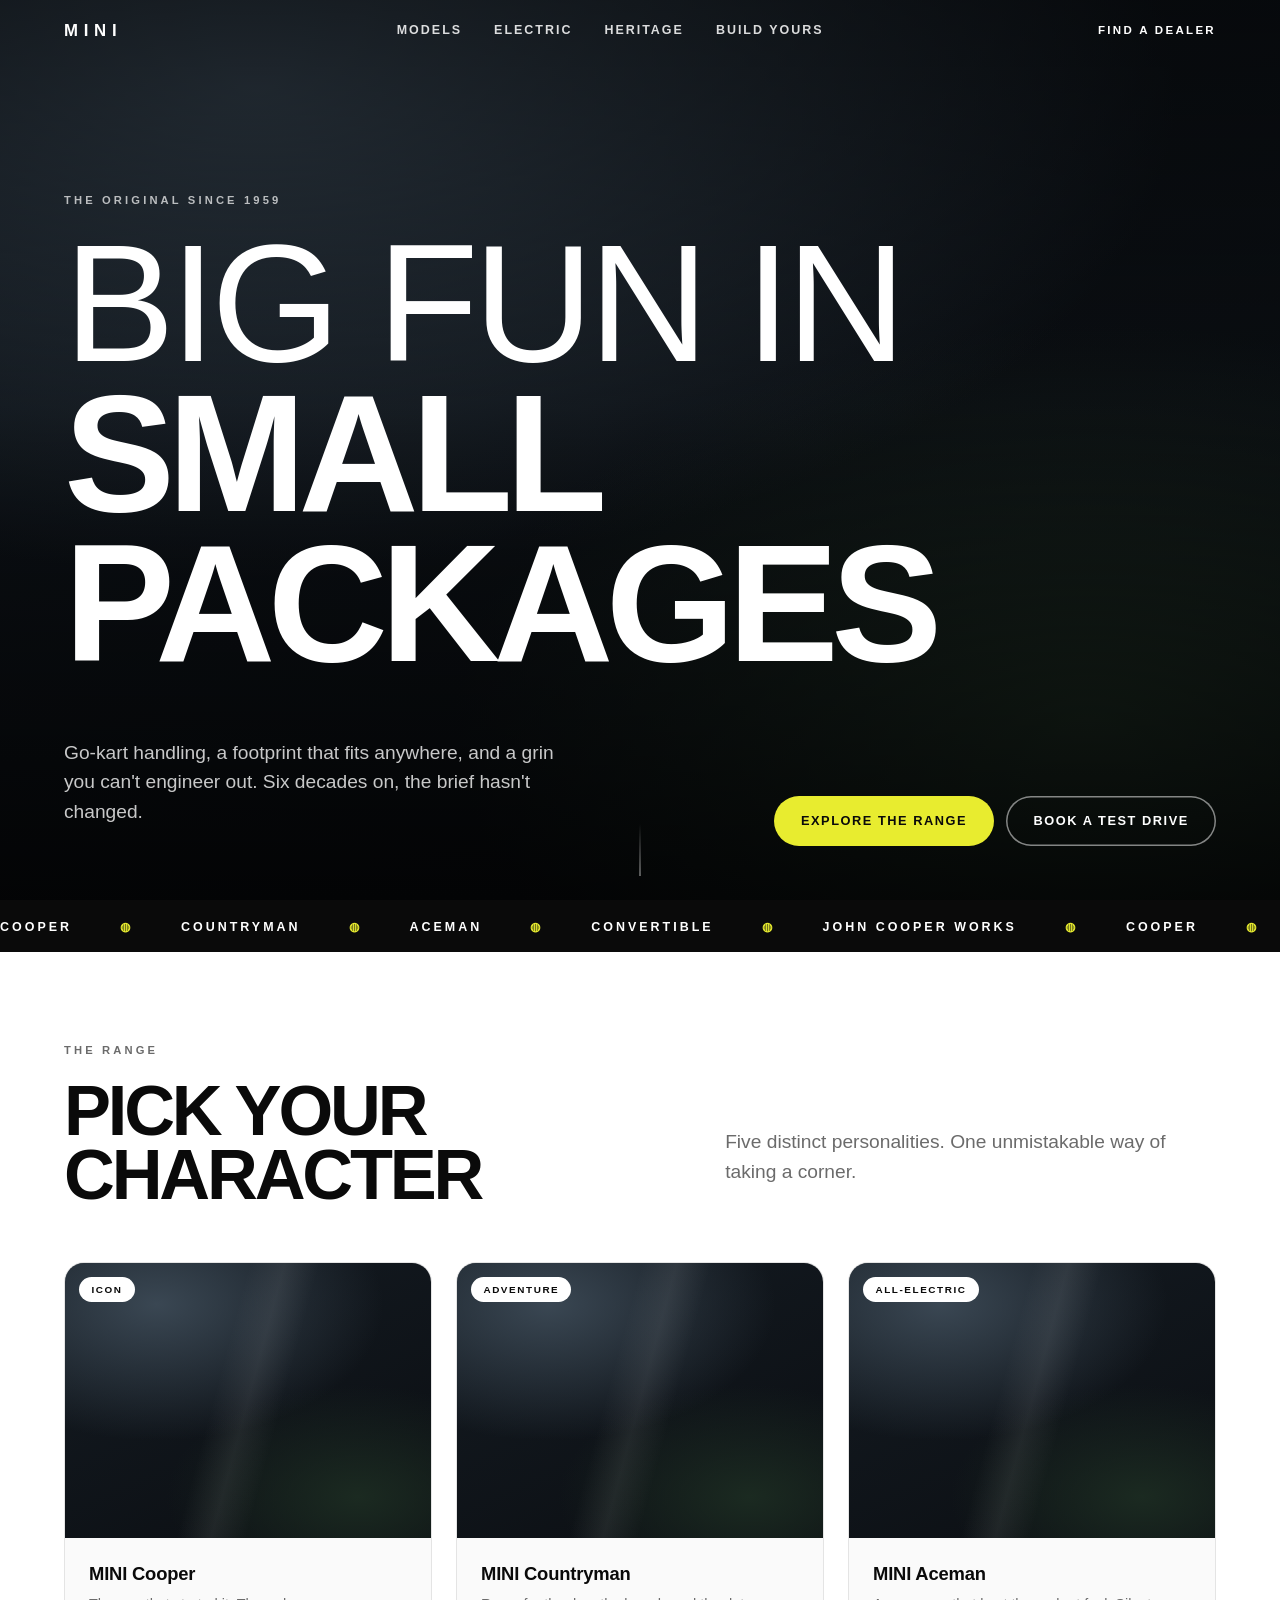
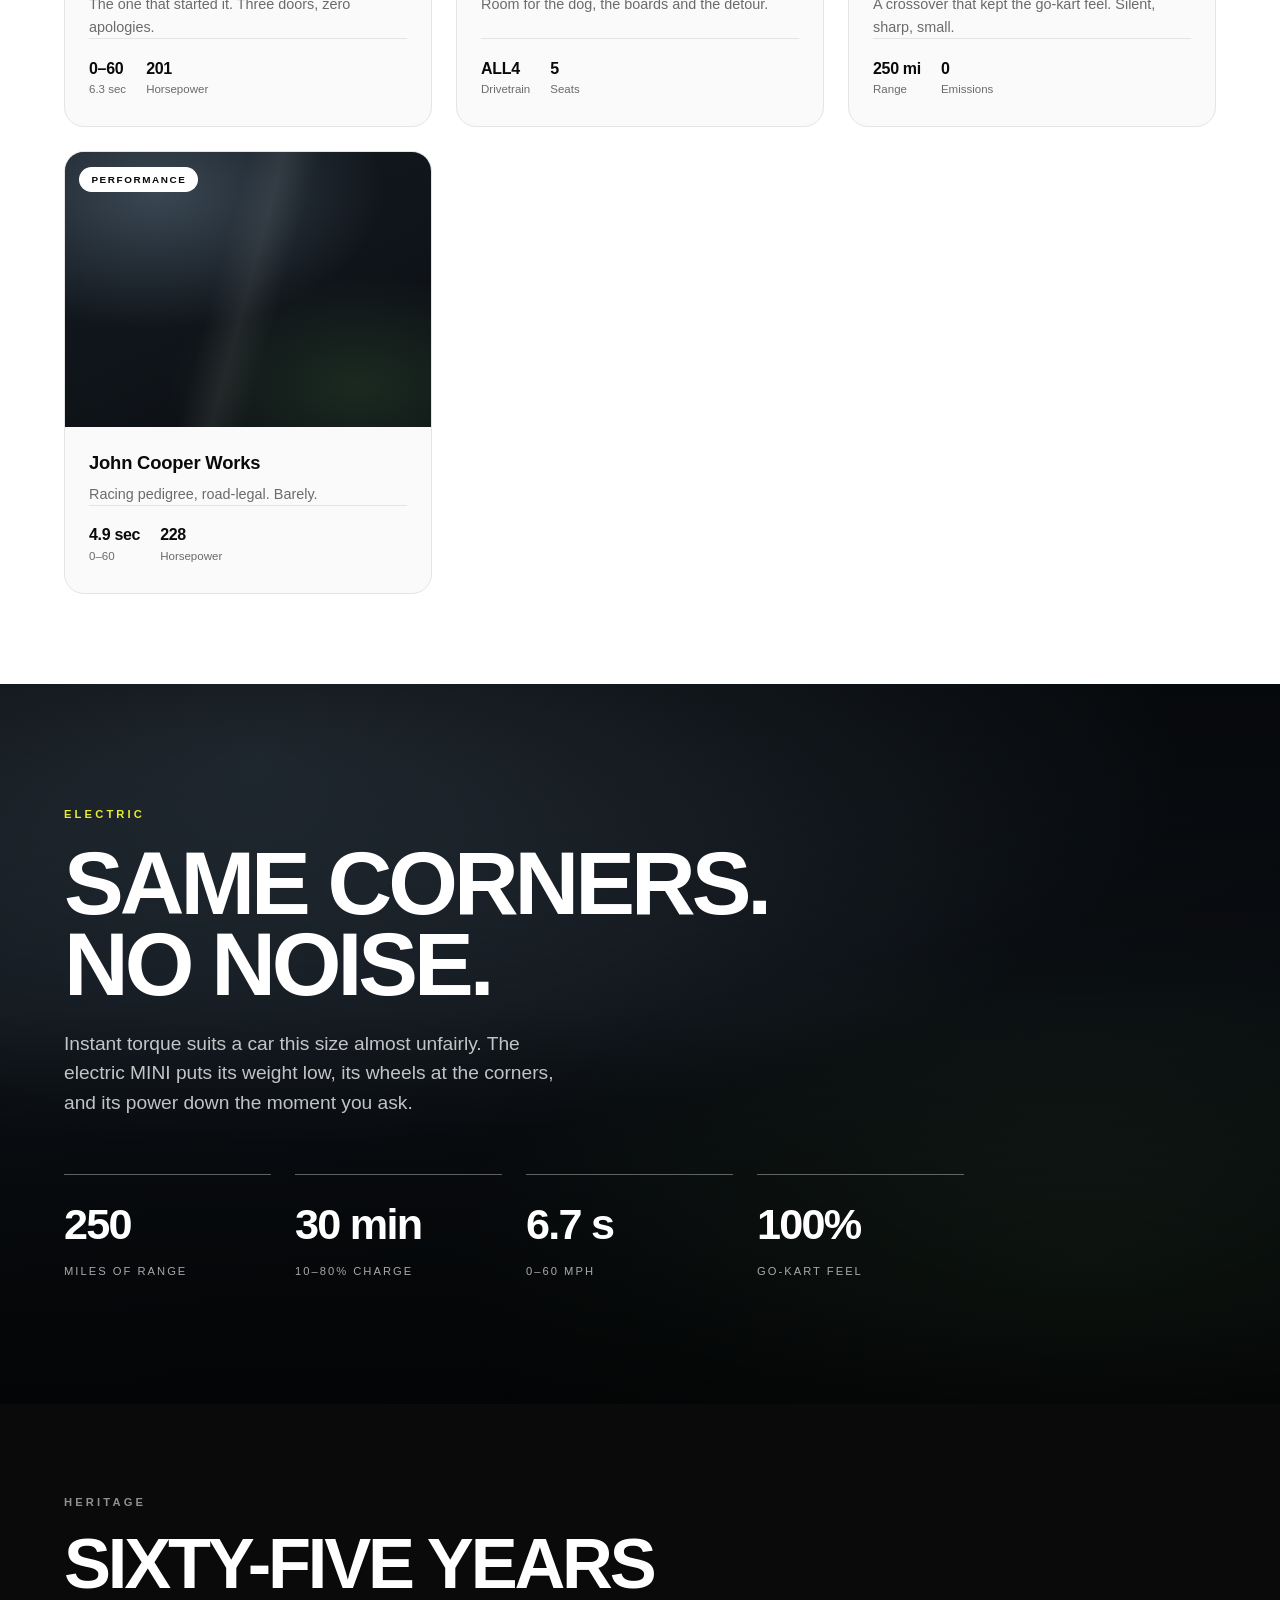
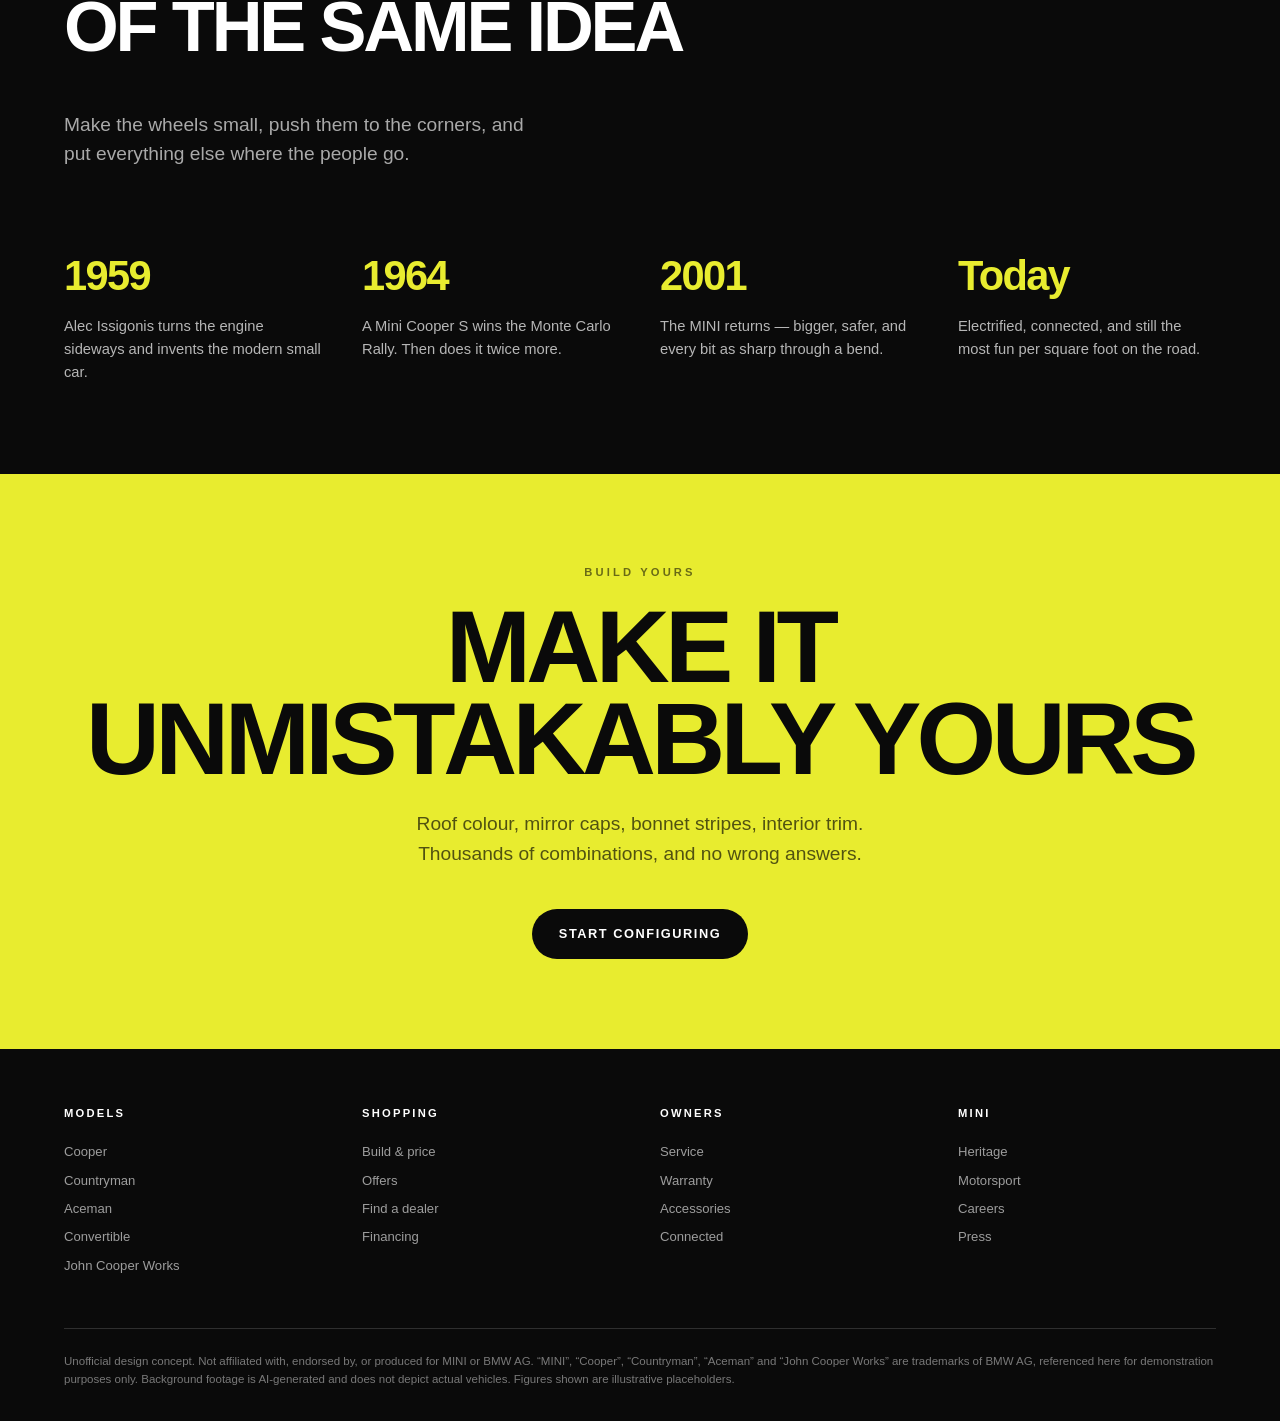
==== index.html @ f2d91e22 "Add MINI concept site with video-background scaffolding Single-page design concept for the MINI bran" ====
<!doctype html>
<html lang="en">
<head>
<meta charset="utf-8">
<meta name="viewport" content="width=device-width, initial-scale=1">
<title>MINI — Big Fun in Small Packages</title>
<style>
  :root{
    --ink:#0a0a0a;
    --paper:#ffffff;
    --muted:#6b6b6b;
    --line:#e4e4e4;
    --accent:#e8ec2f;        /* MINI electric yellow */
    --racing:#0d4a2b;        /* british racing green */
    --pad:clamp(1.25rem, 5vw, 5rem);
    --font: "Helvetica Neue", Helvetica, Arial, sans-serif;
  }

  *{box-sizing:border-box}
  html{scroll-behavior:smooth; -webkit-text-size-adjust:100%}
  body{
    margin:0; background:var(--paper); color:var(--ink);
    font-family:var(--font); font-size:16px; line-height:1.55;
    overflow-x:hidden;
  }
  img,video{max-width:100%; display:block}
  a{color:inherit; text-decoration:none}

  /* ---------- type ---------- */
  .display{
    font-weight:800; letter-spacing:-0.045em; line-height:0.9;
    text-transform:uppercase; margin:0;
  }
  .eyebrow{
    font-size:.7rem; letter-spacing:.28em; text-transform:uppercase;
    font-weight:700; color:var(--muted); margin:0 0 1.25rem;
  }
  .lede{font-size:clamp(1rem,1.6vw,1.2rem); color:var(--muted); max-width:46ch}

  /* ---------- nav ---------- */
  header{
    position:fixed; inset:0 0 auto 0; z-index:100;
    display:flex; align-items:center; justify-content:space-between;
    padding:1.1rem var(--pad);
    color:#fff;
    transition:background .35s ease, color .35s ease, box-shadow .35s ease;
  }
  /* once past the hero, the bar solidifies so it never fights the content */
  header.is-stuck{
    background:rgba(255,255,255,.88);
    backdrop-filter:blur(14px) saturate(140%);
    color:var(--ink);
    box-shadow:0 1px 0 var(--line);
  }
  header.is-stuck .eyebrow{color:var(--muted)}
  .wordmark{
    font-weight:800; font-size:1.05rem; letter-spacing:.34em;
    text-transform:uppercase;
  }
  nav{display:flex; gap:2rem; font-size:.78rem; letter-spacing:.16em; text-transform:uppercase; font-weight:600}
  nav a{opacity:.85; transition:opacity .2s}
  nav a:hover{opacity:1}
  @media (max-width:820px){ nav{display:none} }

  /* ---------- video stage (shared) ---------- */
  .stage{position:relative; isolation:isolate; overflow:hidden}
  .stage__media{position:absolute; inset:0; z-index:-2}
  .stage__media video{
    width:100%; height:100%; object-fit:cover;
    opacity:0; transition:opacity 1.2s ease;
  }
  .stage__media video.is-ready{opacity:1}
  /* fallback shown until (or unless) a clip loads */
  .stage__media::before{
    content:""; position:absolute; inset:0;
    background:
      radial-gradient(120% 90% at 20% 10%, #3b4a58 0%, transparent 60%),
      radial-gradient(90% 80% at 85% 80%, #1d2c22 0%, transparent 55%),
      linear-gradient(160deg,#111820 0%,#0a0d10 100%);
  }
  .stage__scrim{
    position:absolute; inset:0; z-index:-1;
    background:linear-gradient(180deg, rgba(0,0,0,.55) 0%, rgba(0,0,0,.25) 45%, rgba(0,0,0,.75) 100%);
  }

  /* ---------- hero ---------- */
  .hero{
    min-height:100svh; display:flex; align-items:flex-end;
    padding:0 var(--pad) clamp(2.5rem,6vh,5rem); color:#fff;
  }
  .hero__inner{width:100%; max-width:1400px; margin:0 auto}
  .hero h1{font-size:clamp(3.2rem,13vw,11rem)}
  .hero h1 span{display:block}
  .hero h1 .thin{font-weight:300; letter-spacing:-.03em}
  .hero__row{
    display:flex; flex-wrap:wrap; gap:2rem; align-items:end;
    justify-content:space-between; margin-top:2.5rem;
  }
  .hero .lede{color:rgba(255,255,255,.78)}

  .btn{
    display:inline-flex; align-items:center; gap:.7rem;
    background:var(--accent); color:#0a0a0a;
    padding:.95rem 1.7rem; border-radius:999px;
    font-weight:700; font-size:.8rem; letter-spacing:.12em; text-transform:uppercase;
    border:0; cursor:pointer; transition:transform .2s ease, background .2s ease;
  }
  .btn:hover{transform:translateY(-2px)}
  .btn--ghost{background:transparent; color:#fff; box-shadow:inset 0 0 0 1.5px rgba(255,255,255,.5)}
  .btn--ghost:hover{background:rgba(255,255,255,.1)}

  .scroll-cue{
    position:absolute; left:50%; bottom:1.5rem; translate:-50% 0;
    width:1px; height:52px; background:linear-gradient(180deg,transparent,rgba(255,255,255,.7));
  }

  /* ---------- marquee ---------- */
  .marquee{
    background:var(--ink); color:#fff; padding:.85rem 0;
    overflow:hidden; white-space:nowrap;
  }
  .marquee__track{display:inline-flex; gap:3rem; animation:slide 26s linear infinite}
  .marquee span{
    font-size:.78rem; font-weight:700; letter-spacing:.24em; text-transform:uppercase;
    display:inline-flex; gap:3rem; align-items:center;
  }
  .marquee span::after{content:"◍"; color:var(--accent)}
  @keyframes slide{to{transform:translateX(-50%)}}
  @media (prefers-reduced-motion:reduce){ .marquee__track{animation:none} }

  /* ---------- sections ---------- */
  section{padding:clamp(4rem,10vh,8rem) var(--pad)}
  /* keeps anchored headings clear of the fixed bar */
  section[id], .feature[id]{scroll-margin-top:4.5rem}
  .wrap{max-width:1400px; margin:0 auto}
  .section-head{
    display:flex; flex-wrap:wrap; gap:2rem 3rem;
    justify-content:space-between; align-items:end; margin-bottom:3.5rem;
  }
  .section-head h2{font-size:clamp(2rem,5.5vw,4.4rem)}

  /* ---------- lineup ---------- */
  .lineup{display:grid; gap:1.5rem; grid-template-columns:repeat(auto-fit,minmax(min(100%,290px),1fr))}
  .card{
    position:relative; border:1px solid var(--line); border-radius:1.25rem;
    overflow:hidden; background:#fafafa; transition:transform .35s ease, box-shadow .35s ease;
    display:flex; flex-direction:column;
  }
  .card:hover{transform:translateY(-6px); box-shadow:0 24px 50px -24px rgba(0,0,0,.35)}
  /* the fallback reads as a deliberate dark plate rather than a missing image,
     so the page is presentable before any clip is wired in */
  .card__art{
    aspect-ratio:4/3; position:relative; overflow:hidden;
    background:
      radial-gradient(100% 80% at 25% 15%, #3a4753 0%, transparent 62%),
      radial-gradient(90% 70% at 80% 85%, #1b2a21 0%, transparent 58%),
      linear-gradient(155deg,#141b22 0%,#0b0e12 100%);
  }
  /* faint motion streak, hints at speed without competing with the copy */
  .card__art::after{
    content:""; position:absolute; inset:0;
    background:linear-gradient(105deg,transparent 42%,rgba(255,255,255,.07) 50%,transparent 58%);
  }
  /* z-index keeps a loaded clip above the fallback streak */
  .card__art video{position:absolute; inset:0; z-index:1; width:100%; height:100%; object-fit:cover; opacity:0; transition:opacity .9s}
  .card__art video.is-ready{opacity:1}
  .card__badge{
    position:absolute; top:.9rem; left:.9rem; z-index:2;
    background:#fff; color:var(--ink); border-radius:999px;
    padding:.3rem .75rem; font-size:.62rem; font-weight:800;
    letter-spacing:.16em; text-transform:uppercase;
  }
  .card__body{padding:1.4rem 1.5rem 1.7rem; display:flex; flex-direction:column; flex:1}
  .card__body h3{margin:0 0 .3rem; font-size:1.15rem; letter-spacing:-.01em}
  /* margin-top:auto keeps every spec row on the same baseline regardless of
     how many lines the description above it runs to */
  .card__spec{
    display:flex; gap:1.25rem; margin-top:auto; padding-top:1.1rem;
    border-top:1px solid var(--line); font-size:.72rem; color:var(--muted);
  }
  .card__body > p{margin-bottom:1.1rem}
  .card__spec b{display:block; color:var(--ink); font-size:1rem; letter-spacing:-.02em}

  /* ---------- split feature ---------- */
  .feature{
    min-height:80svh; display:flex; align-items:center; color:#fff;
    padding:clamp(4rem,10vh,7rem) var(--pad);
  }
  .feature__inner{max-width:1400px; margin:0 auto; width:100%}
  .feature h2{font-size:clamp(2.2rem,7vw,6rem); max-width:18ch}
  .feature .lede{color:rgba(255,255,255,.75); margin-top:1.5rem}
  .stat-row{
    display:grid; gap:1.5rem; margin-top:3.5rem;
    grid-template-columns:repeat(auto-fit,minmax(140px,1fr)); max-width:900px;
  }
  .stat{border-top:1.5px solid rgba(255,255,255,.35); padding-top:1rem}
  .stat b{display:block; font-size:clamp(1.7rem,4vw,2.7rem); font-weight:800; letter-spacing:-.04em}
  .stat span{font-size:.7rem; letter-spacing:.18em; text-transform:uppercase; color:rgba(255,255,255,.65)}

  /* ---------- heritage ---------- */
  .heritage{background:var(--ink); color:#fff}
  .timeline{display:grid; gap:2.5rem; grid-template-columns:repeat(auto-fit,minmax(min(100%,220px),1fr)); margin-top:1rem}
  .tl__year{font-size:clamp(1.8rem,4vw,2.6rem); font-weight:800; letter-spacing:-.04em; color:var(--accent)}
  .tl p{color:rgba(255,255,255,.7); font-size:.92rem; margin:.4rem 0 0}

  /* ---------- cta ---------- */
  .cta{text-align:center; background:var(--accent)}
  .cta h2{font-size:clamp(2.2rem,8vw,6.5rem); margin-bottom:1.5rem}
  .cta .btn{background:var(--ink); color:#fff}

  /* ---------- footer ---------- */
  footer{background:var(--ink); color:rgba(255,255,255,.6); padding:3.5rem var(--pad) 2rem; font-size:.82rem}
  .foot-grid{
    max-width:1400px; margin:0 auto; display:grid; gap:2.5rem;
    grid-template-columns:repeat(auto-fit,minmax(min(100%,180px),1fr));
  }
  .foot-grid h4{color:#fff; font-size:.7rem; letter-spacing:.2em; text-transform:uppercase; margin:0 0 1rem}
  .foot-grid a{display:block; padding:.25rem 0; transition:color .2s}
  .foot-grid a:hover{color:#fff}
  .disclaimer{
    max-width:1400px; margin:3rem auto 0; padding-top:1.5rem;
    border-top:1px solid rgba(255,255,255,.15); font-size:.72rem; color:rgba(255,255,255,.45);
  }

  /* ---------- reveal ---------- */
  .reveal{opacity:0; transform:translateY(28px); transition:opacity .8s ease, transform .8s ease}
  .reveal.in{opacity:1; transform:none}
  @media (prefers-reduced-motion:reduce){ .reveal{opacity:1; transform:none; transition:none} }
</style>
</head>
<body>

<header>
  <div class="wordmark">MINI</div>
  <nav>
    <a href="#lineup">Models</a>
    <a href="#electric">Electric</a>
    <a href="#heritage">Heritage</a>
    <a href="#build">Build Yours</a>
  </nav>
  <div class="wordmark" style="font-size:.72rem; letter-spacing:.2em">Find a Dealer</div>
</header>

<!-- ============ HERO ============ -->
<div class="stage hero" data-scene="hero">
  <div class="stage__media"><video muted loop playsinline preload="metadata"></video></div>
  <div class="stage__scrim"></div>

  <div class="hero__inner">
    <p class="eyebrow" style="color:rgba(255,255,255,.7)">The Original Since 1959</p>
    <h1 class="display">
      <span class="thin">Big fun in</span>
      <span>small packages</span>
    </h1>
    <div class="hero__row">
      <p class="lede">
        Go-kart handling, a footprint that fits anywhere, and a grin you can't
        engineer out. Six decades on, the brief hasn't changed.
      </p>
      <div style="display:flex; gap:.75rem; flex-wrap:wrap">
        <a class="btn" href="#lineup">Explore the range</a>
        <a class="btn btn--ghost" href="#build">Book a test drive</a>
      </div>
    </div>
  </div>
  <div class="scroll-cue"></div>
</div>

<div class="marquee">
  <div class="marquee__track">
    <span>Cooper</span><span>Countryman</span><span>Aceman</span>
    <span>Convertible</span><span>John Cooper Works</span>
    <span>Cooper</span><span>Countryman</span><span>Aceman</span>
    <span>Convertible</span><span>John Cooper Works</span>
  </div>
</div>

<!-- ============ LINEUP ============ -->
<section id="lineup">
  <div class="wrap">
    <div class="section-head reveal">
      <div>
        <p class="eyebrow">The Range</p>
        <h2 class="display">Pick your<br>character</h2>
      </div>
      <p class="lede">Five distinct personalities. One unmistakable way of taking a corner.</p>
    </div>

    <div class="lineup">
      <article class="card reveal" data-scene="cooper">
        <div class="card__art">
          <span class="card__badge">Icon</span>
          <video muted loop playsinline preload="none"></video>
        </div>
        <div class="card__body">
          <h3>MINI Cooper</h3>
          <p style="margin:0; color:var(--muted); font-size:.9rem">The one that started it. Three doors, zero apologies.</p>
          <div class="card__spec">
            <div><b>0–60</b><span>6.3 sec</span></div>
            <div><b>201</b><span>Horsepower</span></div>
          </div>
        </div>
      </article>

      <article class="card reveal" data-scene="countryman">
        <div class="card__art">
          <span class="card__badge">Adventure</span>
          <video muted loop playsinline preload="none"></video>
        </div>
        <div class="card__body">
          <h3>MINI Countryman</h3>
          <p style="margin:0; color:var(--muted); font-size:.9rem">Room for the dog, the boards and the detour.</p>
          <div class="card__spec">
            <div><b>ALL4</b><span>Drivetrain</span></div>
            <div><b>5</b><span>Seats</span></div>
          </div>
        </div>
      </article>

      <article class="card reveal" data-scene="aceman">
        <div class="card__art">
          <span class="card__badge">All-electric</span>
          <video muted loop playsinline preload="none"></video>
        </div>
        <div class="card__body">
          <h3>MINI Aceman</h3>
          <p style="margin:0; color:var(--muted); font-size:.9rem">A crossover that kept the go-kart feel. Silent, sharp, small.</p>
          <div class="card__spec">
            <div><b>250 mi</b><span>Range</span></div>
            <div><b>0</b><span>Emissions</span></div>
          </div>
        </div>
      </article>

      <article class="card reveal" data-scene="jcw">
        <div class="card__art">
          <span class="card__badge">Performance</span>
          <video muted loop playsinline preload="none"></video>
        </div>
        <div class="card__body">
          <h3>John Cooper Works</h3>
          <p style="margin:0; color:var(--muted); font-size:.9rem">Racing pedigree, road-legal. Barely.</p>
          <div class="card__spec">
            <div><b>4.9 sec</b><span>0–60</span></div>
            <div><b>228</b><span>Horsepower</span></div>
          </div>
        </div>
      </article>
    </div>
  </div>
</section>

<!-- ============ ELECTRIC FEATURE ============ -->
<div class="stage feature" id="electric" data-scene="electric">
  <div class="stage__media"><video muted loop playsinline preload="none"></video></div>
  <div class="stage__scrim"></div>
  <div class="feature__inner reveal">
    <p class="eyebrow" style="color:var(--accent)">Electric</p>
    <h2 class="display">Same corners.<br>No noise.</h2>
    <p class="lede">
      Instant torque suits a car this size almost unfairly. The electric MINI
      puts its weight low, its wheels at the corners, and its power down the
      moment you ask.
    </p>
    <div class="stat-row">
      <div class="stat"><b>250</b><span>Miles of range</span></div>
      <div class="stat"><b>30 min</b><span>10–80% charge</span></div>
      <div class="stat"><b>6.7 s</b><span>0–60 mph</span></div>
      <div class="stat"><b>100%</b><span>Go-kart feel</span></div>
    </div>
  </div>
</div>

<!-- ============ HERITAGE ============ -->
<section class="heritage" id="heritage">
  <div class="wrap">
    <div class="section-head reveal">
      <div>
        <p class="eyebrow" style="color:rgba(255,255,255,.55)">Heritage</p>
        <h2 class="display">Sixty-five years<br>of the same idea</h2>
      </div>
      <p class="lede" style="color:rgba(255,255,255,.65)">
        Make the wheels small, push them to the corners, and put everything
        else where the people go.
      </p>
    </div>

    <div class="timeline">
      <div class="tl reveal">
        <div class="tl__year">1959</div>
        <p>Alec Issigonis turns the engine sideways and invents the modern small car.</p>
      </div>
      <div class="tl reveal">
        <div class="tl__year">1964</div>
        <p>A Mini Cooper S wins the Monte Carlo Rally. Then does it twice more.</p>
      </div>
      <div class="tl reveal">
        <div class="tl__year">2001</div>
        <p>The MINI returns — bigger, safer, and every bit as sharp through a bend.</p>
      </div>
      <div class="tl reveal">
        <div class="tl__year">Today</div>
        <p>Electrified, connected, and still the most fun per square foot on the road.</p>
      </div>
    </div>
  </div>
</section>

<!-- ============ CTA ============ -->
<section class="cta" id="build">
  <div class="wrap reveal">
    <p class="eyebrow" style="color:rgba(0,0,0,.55)">Build Yours</p>
    <h2 class="display">Make it<br>unmistakably yours</h2>
    <p class="lede" style="margin:0 auto 2.5rem; color:rgba(0,0,0,.65)">
      Roof colour, mirror caps, bonnet stripes, interior trim. Thousands of
      combinations, and no wrong answers.
    </p>
    <a class="btn" href="#">Start configuring</a>
  </div>
</section>

<footer>
  <div class="foot-grid">
    <div>
      <h4>Models</h4>
      <a href="#">Cooper</a><a href="#">Countryman</a>
      <a href="#">Aceman</a><a href="#">Convertible</a><a href="#">John Cooper Works</a>
    </div>
    <div>
      <h4>Shopping</h4>
      <a href="#">Build &amp; price</a><a href="#">Offers</a>
      <a href="#">Find a dealer</a><a href="#">Financing</a>
    </div>
    <div>
      <h4>Owners</h4>
      <a href="#">Service</a><a href="#">Warranty</a>
      <a href="#">Accessories</a><a href="#">Connected</a>
    </div>
    <div>
      <h4>MINI</h4>
      <a href="#">Heritage</a><a href="#">Motorsport</a>
      <a href="#">Careers</a><a href="#">Press</a>
    </div>
  </div>
  <p class="disclaimer">
    Unofficial design concept. Not affiliated with, endorsed by, or produced for
    MINI or BMW AG. “MINI”, “Cooper”, “Countryman”, “Aceman” and “John Cooper
    Works” are trademarks of BMW AG, referenced here for demonstration purposes
    only. Background footage is AI-generated and does not depict actual vehicles.
    Figures shown are illustrative placeholders.
  </p>
</footer>

<script>
/* ------------------------------------------------------------------
   VIDEO WIRING
   Drop a Higgsfield URL (or local file path) against each scene key
   and it loads automatically. Any key left null keeps the gradient
   fallback, so the page always looks finished.
------------------------------------------------------------------ */
const SCENES = {
  hero:        null,   // Mini on a coastal road, low tracking shot
  electric:    null,   // Mini through a city at night, neon reflections
  cooper:      null,   // Cooper carving a mountain switchback
  countryman:  null,   // Countryman on a gravel forest track
  aceman:      null,   // Aceman gliding through a bright modern plaza
  jcw:         null    // JCW hard on a circuit, kerb-hopping
};

document.querySelectorAll('[data-scene]').forEach(el => {
  const src = SCENES[el.dataset.scene];
  const video = el.querySelector('video');
  if (!src || !video) return;

  video.src = src;
  video.addEventListener('loadeddata', () => video.classList.add('is-ready'), { once:true });

  // only spend bandwidth on clips that are actually near the viewport
  new IntersectionObserver((entries, obs) => {
    entries.forEach(e => {
      if (!e.isIntersecting) return;
      video.play().catch(() => {});
      obs.unobserve(e.target);
    });
  }, { rootMargin:'200px' }).observe(el);
});

/* solidify the nav bar once the hero has scrolled past */
const bar = document.querySelector('header');
const hero = document.querySelector('.hero');
new IntersectionObserver(
  ([e]) => bar.classList.toggle('is-stuck', !e.isIntersecting),
  { rootMargin: '-70px 0px 0px 0px', threshold: 0 }
).observe(hero);

/* scroll reveals */
const io = new IntersectionObserver((entries) => {
  entries.forEach(e => {
    if (e.isIntersecting) { e.target.classList.add('in'); io.unobserve(e.target); }
  });
}, { threshold:0.15 });
document.querySelectorAll('.reveal').forEach(el => io.observe(el));
</script>
</body>
</html>
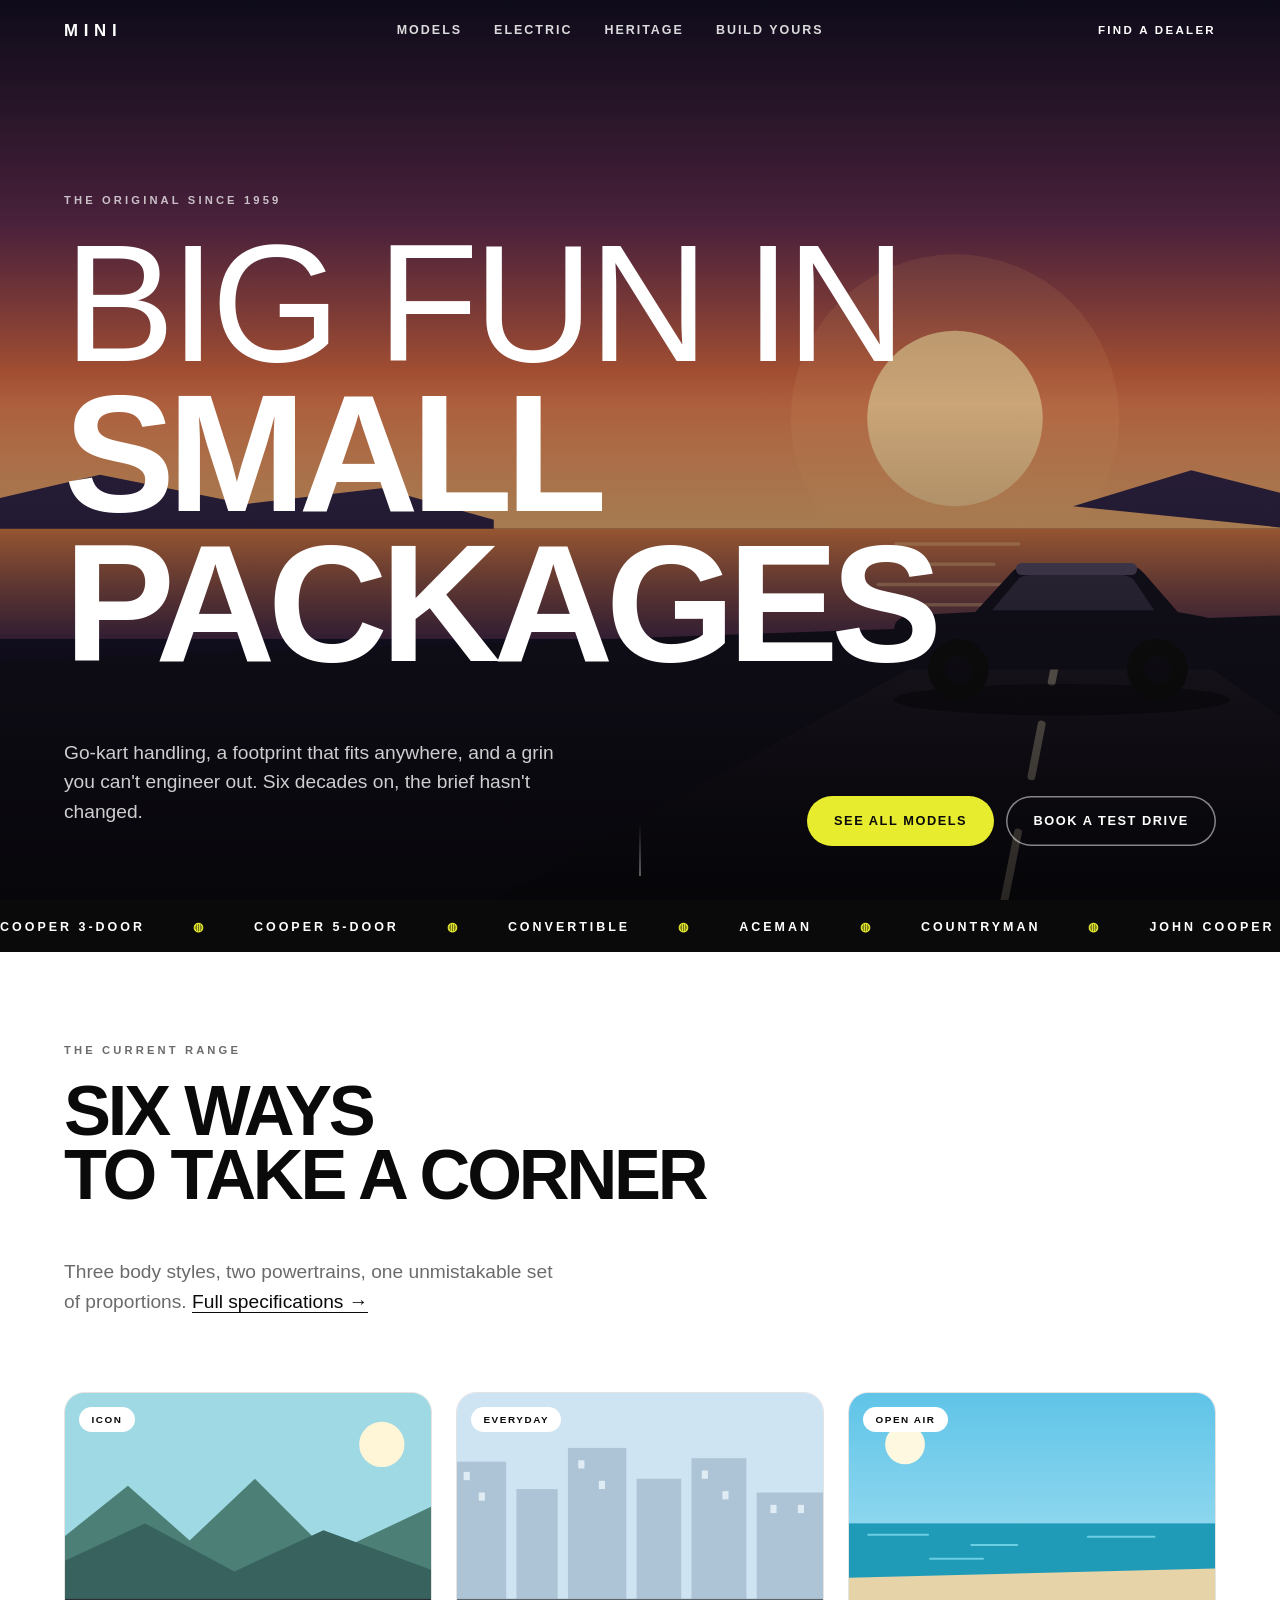
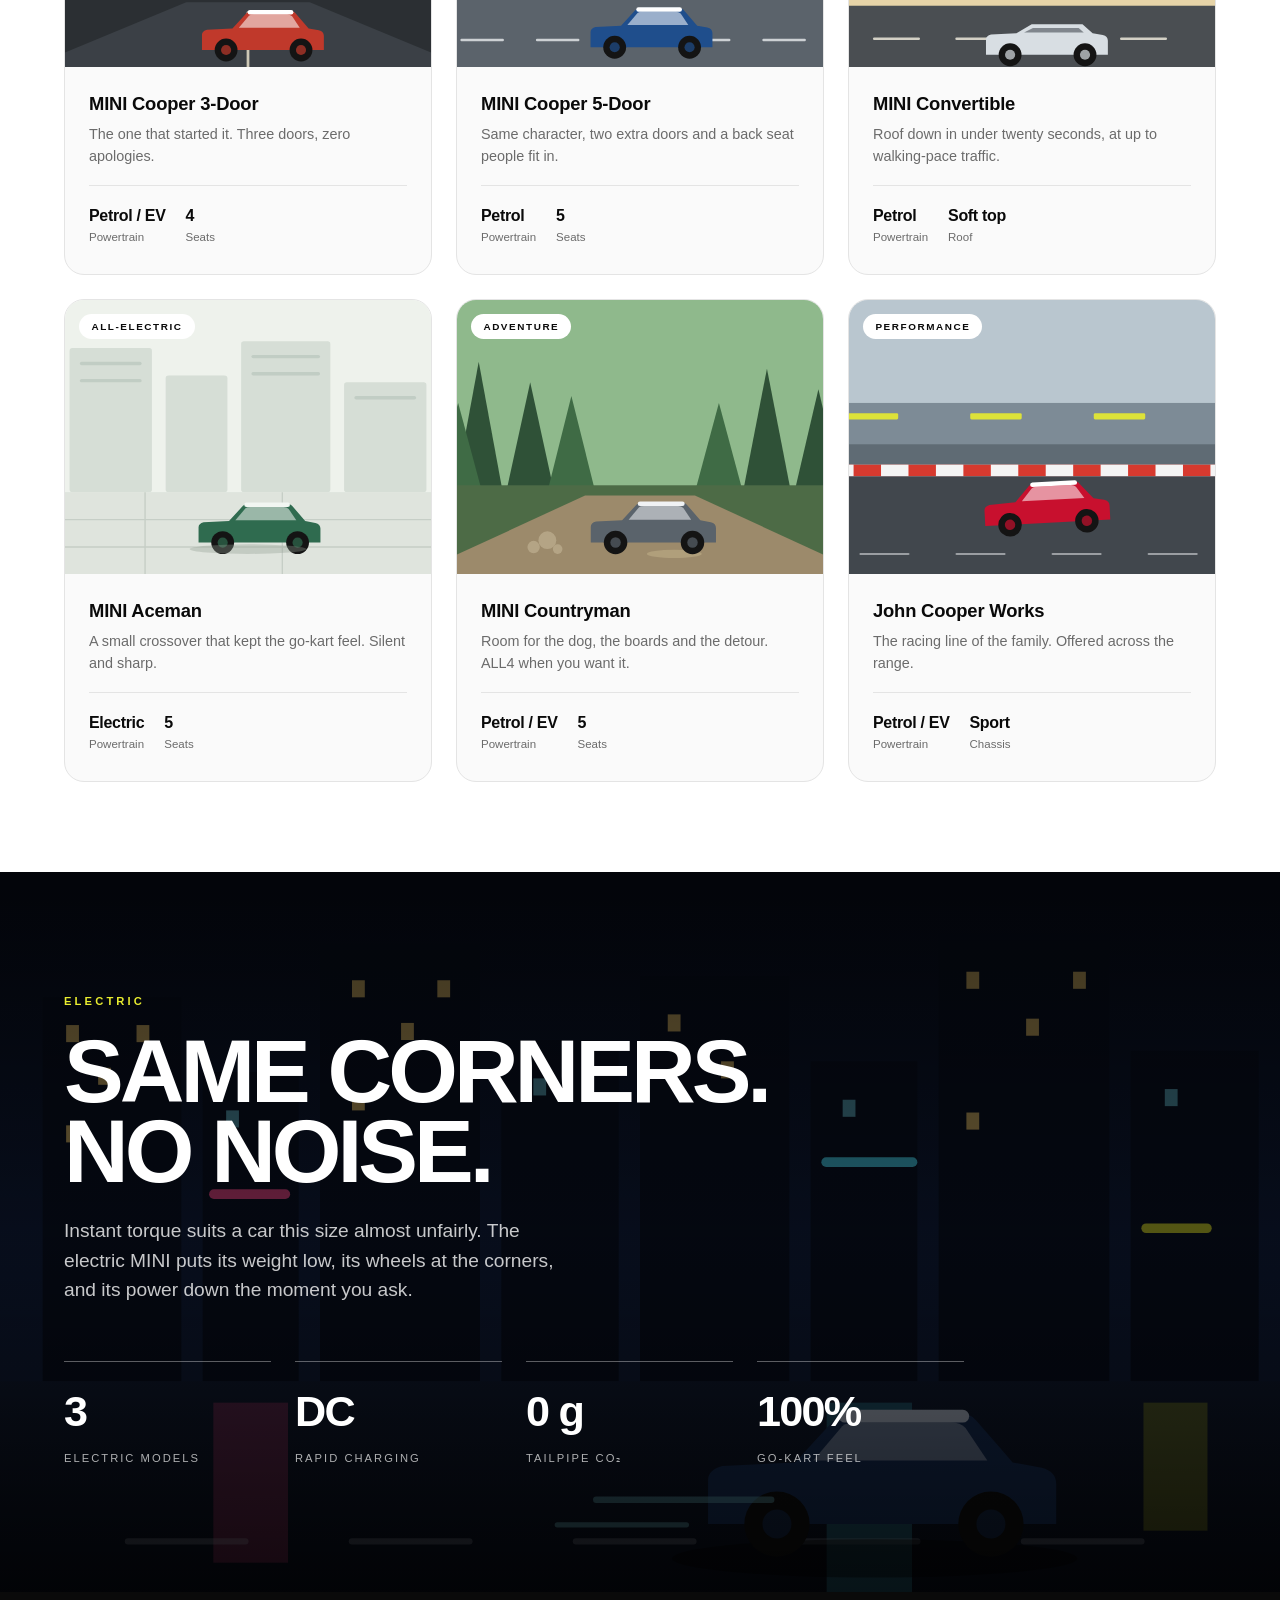
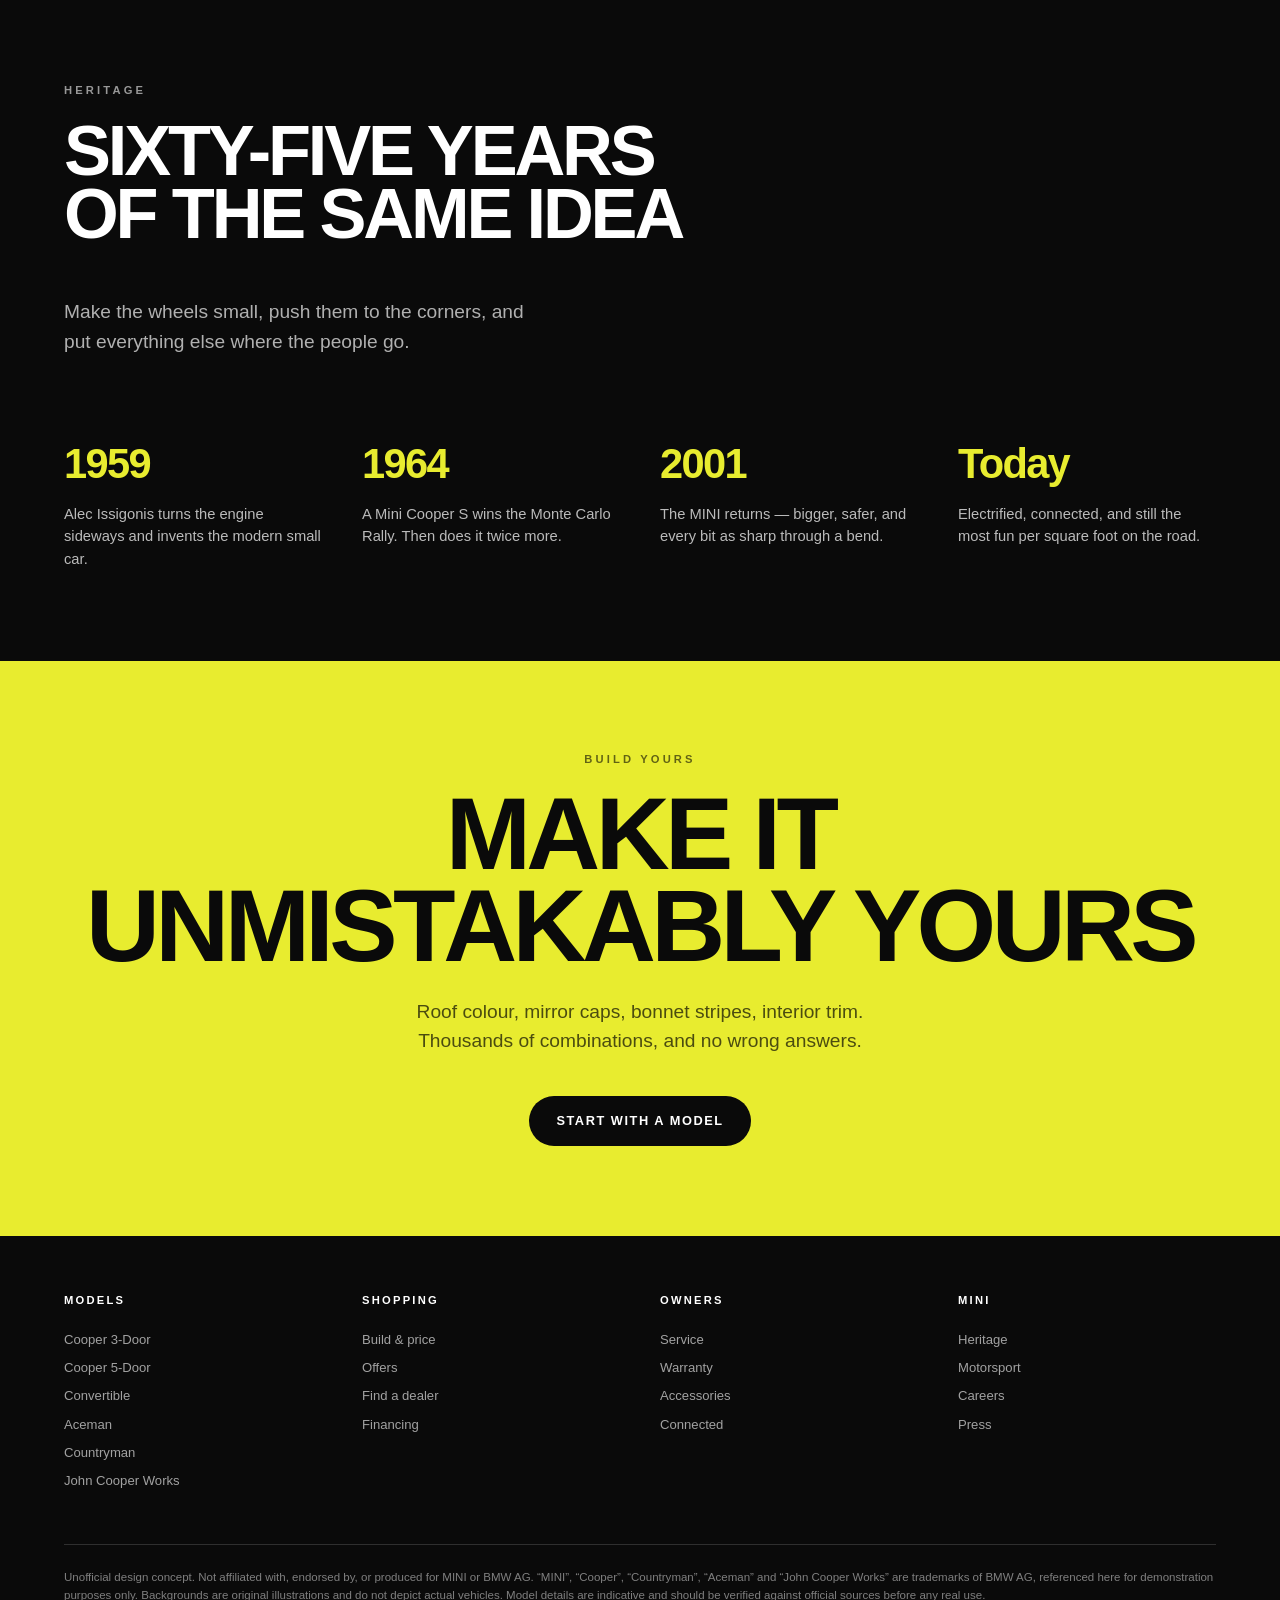
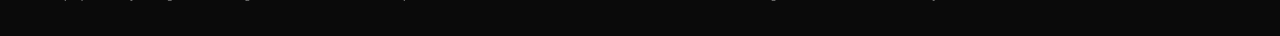
==== commit 719034ae: "Add real SVG backgrounds and a current-models page Replaces the empty gradient plates with actual il" ====
--- a/index.html
+++ b/index.html
@@ -4,250 +4,29 @@
 <meta charset="utf-8">
 <meta name="viewport" content="width=device-width, initial-scale=1">
 <title>MINI — Big Fun in Small Packages</title>
-<style>
-  :root{
-    --ink:#0a0a0a;
-    --paper:#ffffff;
-    --muted:#6b6b6b;
-    --line:#e4e4e4;
-    --accent:#e8ec2f;        /* MINI electric yellow */
-    --racing:#0d4a2b;        /* british racing green */
-    --pad:clamp(1.25rem, 5vw, 5rem);
-    --font: "Helvetica Neue", Helvetica, Arial, sans-serif;
-  }
-
-  *{box-sizing:border-box}
-  html{scroll-behavior:smooth; -webkit-text-size-adjust:100%}
-  body{
-    margin:0; background:var(--paper); color:var(--ink);
-    font-family:var(--font); font-size:16px; line-height:1.55;
-    overflow-x:hidden;
-  }
-  img,video{max-width:100%; display:block}
-  a{color:inherit; text-decoration:none}
-
-  /* ---------- type ---------- */
-  .display{
-    font-weight:800; letter-spacing:-0.045em; line-height:0.9;
-    text-transform:uppercase; margin:0;
-  }
-  .eyebrow{
-    font-size:.7rem; letter-spacing:.28em; text-transform:uppercase;
-    font-weight:700; color:var(--muted); margin:0 0 1.25rem;
-  }
-  .lede{font-size:clamp(1rem,1.6vw,1.2rem); color:var(--muted); max-width:46ch}
-
-  /* ---------- nav ---------- */
-  header{
-    position:fixed; inset:0 0 auto 0; z-index:100;
-    display:flex; align-items:center; justify-content:space-between;
-    padding:1.1rem var(--pad);
-    color:#fff;
-    transition:background .35s ease, color .35s ease, box-shadow .35s ease;
-  }
-  /* once past the hero, the bar solidifies so it never fights the content */
-  header.is-stuck{
-    background:rgba(255,255,255,.88);
-    backdrop-filter:blur(14px) saturate(140%);
-    color:var(--ink);
-    box-shadow:0 1px 0 var(--line);
-  }
-  header.is-stuck .eyebrow{color:var(--muted)}
-  .wordmark{
-    font-weight:800; font-size:1.05rem; letter-spacing:.34em;
-    text-transform:uppercase;
-  }
-  nav{display:flex; gap:2rem; font-size:.78rem; letter-spacing:.16em; text-transform:uppercase; font-weight:600}
-  nav a{opacity:.85; transition:opacity .2s}
-  nav a:hover{opacity:1}
-  @media (max-width:820px){ nav{display:none} }
-
-  /* ---------- video stage (shared) ---------- */
-  .stage{position:relative; isolation:isolate; overflow:hidden}
-  .stage__media{position:absolute; inset:0; z-index:-2}
-  .stage__media video{
-    width:100%; height:100%; object-fit:cover;
-    opacity:0; transition:opacity 1.2s ease;
-  }
-  .stage__media video.is-ready{opacity:1}
-  /* fallback shown until (or unless) a clip loads */
-  .stage__media::before{
-    content:""; position:absolute; inset:0;
-    background:
-      radial-gradient(120% 90% at 20% 10%, #3b4a58 0%, transparent 60%),
-      radial-gradient(90% 80% at 85% 80%, #1d2c22 0%, transparent 55%),
-      linear-gradient(160deg,#111820 0%,#0a0d10 100%);
-  }
-  .stage__scrim{
-    position:absolute; inset:0; z-index:-1;
-    background:linear-gradient(180deg, rgba(0,0,0,.55) 0%, rgba(0,0,0,.25) 45%, rgba(0,0,0,.75) 100%);
-  }
-
-  /* ---------- hero ---------- */
-  .hero{
-    min-height:100svh; display:flex; align-items:flex-end;
-    padding:0 var(--pad) clamp(2.5rem,6vh,5rem); color:#fff;
-  }
-  .hero__inner{width:100%; max-width:1400px; margin:0 auto}
-  .hero h1{font-size:clamp(3.2rem,13vw,11rem)}
-  .hero h1 span{display:block}
-  .hero h1 .thin{font-weight:300; letter-spacing:-.03em}
-  .hero__row{
-    display:flex; flex-wrap:wrap; gap:2rem; align-items:end;
-    justify-content:space-between; margin-top:2.5rem;
-  }
-  .hero .lede{color:rgba(255,255,255,.78)}
-
-  .btn{
-    display:inline-flex; align-items:center; gap:.7rem;
-    background:var(--accent); color:#0a0a0a;
-    padding:.95rem 1.7rem; border-radius:999px;
-    font-weight:700; font-size:.8rem; letter-spacing:.12em; text-transform:uppercase;
-    border:0; cursor:pointer; transition:transform .2s ease, background .2s ease;
-  }
-  .btn:hover{transform:translateY(-2px)}
-  .btn--ghost{background:transparent; color:#fff; box-shadow:inset 0 0 0 1.5px rgba(255,255,255,.5)}
-  .btn--ghost:hover{background:rgba(255,255,255,.1)}
-
-  .scroll-cue{
-    position:absolute; left:50%; bottom:1.5rem; translate:-50% 0;
-    width:1px; height:52px; background:linear-gradient(180deg,transparent,rgba(255,255,255,.7));
-  }
-
-  /* ---------- marquee ---------- */
-  .marquee{
-    background:var(--ink); color:#fff; padding:.85rem 0;
-    overflow:hidden; white-space:nowrap;
-  }
-  .marquee__track{display:inline-flex; gap:3rem; animation:slide 26s linear infinite}
-  .marquee span{
-    font-size:.78rem; font-weight:700; letter-spacing:.24em; text-transform:uppercase;
-    display:inline-flex; gap:3rem; align-items:center;
-  }
-  .marquee span::after{content:"◍"; color:var(--accent)}
-  @keyframes slide{to{transform:translateX(-50%)}}
-  @media (prefers-reduced-motion:reduce){ .marquee__track{animation:none} }
-
-  /* ---------- sections ---------- */
-  section{padding:clamp(4rem,10vh,8rem) var(--pad)}
-  /* keeps anchored headings clear of the fixed bar */
-  section[id], .feature[id]{scroll-margin-top:4.5rem}
-  .wrap{max-width:1400px; margin:0 auto}
-  .section-head{
-    display:flex; flex-wrap:wrap; gap:2rem 3rem;
-    justify-content:space-between; align-items:end; margin-bottom:3.5rem;
-  }
-  .section-head h2{font-size:clamp(2rem,5.5vw,4.4rem)}
-
-  /* ---------- lineup ---------- */
-  .lineup{display:grid; gap:1.5rem; grid-template-columns:repeat(auto-fit,minmax(min(100%,290px),1fr))}
-  .card{
-    position:relative; border:1px solid var(--line); border-radius:1.25rem;
-    overflow:hidden; background:#fafafa; transition:transform .35s ease, box-shadow .35s ease;
-    display:flex; flex-direction:column;
-  }
-  .card:hover{transform:translateY(-6px); box-shadow:0 24px 50px -24px rgba(0,0,0,.35)}
-  /* the fallback reads as a deliberate dark plate rather than a missing image,
-     so the page is presentable before any clip is wired in */
-  .card__art{
-    aspect-ratio:4/3; position:relative; overflow:hidden;
-    background:
-      radial-gradient(100% 80% at 25% 15%, #3a4753 0%, transparent 62%),
-      radial-gradient(90% 70% at 80% 85%, #1b2a21 0%, transparent 58%),
-      linear-gradient(155deg,#141b22 0%,#0b0e12 100%);
-  }
-  /* faint motion streak, hints at speed without competing with the copy */
-  .card__art::after{
-    content:""; position:absolute; inset:0;
-    background:linear-gradient(105deg,transparent 42%,rgba(255,255,255,.07) 50%,transparent 58%);
-  }
-  /* z-index keeps a loaded clip above the fallback streak */
-  .card__art video{position:absolute; inset:0; z-index:1; width:100%; height:100%; object-fit:cover; opacity:0; transition:opacity .9s}
-  .card__art video.is-ready{opacity:1}
-  .card__badge{
-    position:absolute; top:.9rem; left:.9rem; z-index:2;
-    background:#fff; color:var(--ink); border-radius:999px;
-    padding:.3rem .75rem; font-size:.62rem; font-weight:800;
-    letter-spacing:.16em; text-transform:uppercase;
-  }
-  .card__body{padding:1.4rem 1.5rem 1.7rem; display:flex; flex-direction:column; flex:1}
-  .card__body h3{margin:0 0 .3rem; font-size:1.15rem; letter-spacing:-.01em}
-  /* margin-top:auto keeps every spec row on the same baseline regardless of
-     how many lines the description above it runs to */
-  .card__spec{
-    display:flex; gap:1.25rem; margin-top:auto; padding-top:1.1rem;
-    border-top:1px solid var(--line); font-size:.72rem; color:var(--muted);
-  }
-  .card__body > p{margin-bottom:1.1rem}
-  .card__spec b{display:block; color:var(--ink); font-size:1rem; letter-spacing:-.02em}
-
-  /* ---------- split feature ---------- */
-  .feature{
-    min-height:80svh; display:flex; align-items:center; color:#fff;
-    padding:clamp(4rem,10vh,7rem) var(--pad);
-  }
-  .feature__inner{max-width:1400px; margin:0 auto; width:100%}
-  .feature h2{font-size:clamp(2.2rem,7vw,6rem); max-width:18ch}
-  .feature .lede{color:rgba(255,255,255,.75); margin-top:1.5rem}
-  .stat-row{
-    display:grid; gap:1.5rem; margin-top:3.5rem;
-    grid-template-columns:repeat(auto-fit,minmax(140px,1fr)); max-width:900px;
-  }
-  .stat{border-top:1.5px solid rgba(255,255,255,.35); padding-top:1rem}
-  .stat b{display:block; font-size:clamp(1.7rem,4vw,2.7rem); font-weight:800; letter-spacing:-.04em}
-  .stat span{font-size:.7rem; letter-spacing:.18em; text-transform:uppercase; color:rgba(255,255,255,.65)}
-
-  /* ---------- heritage ---------- */
-  .heritage{background:var(--ink); color:#fff}
-  .timeline{display:grid; gap:2.5rem; grid-template-columns:repeat(auto-fit,minmax(min(100%,220px),1fr)); margin-top:1rem}
-  .tl__year{font-size:clamp(1.8rem,4vw,2.6rem); font-weight:800; letter-spacing:-.04em; color:var(--accent)}
-  .tl p{color:rgba(255,255,255,.7); font-size:.92rem; margin:.4rem 0 0}
-
-  /* ---------- cta ---------- */
-  .cta{text-align:center; background:var(--accent)}
-  .cta h2{font-size:clamp(2.2rem,8vw,6.5rem); margin-bottom:1.5rem}
-  .cta .btn{background:var(--ink); color:#fff}
-
-  /* ---------- footer ---------- */
-  footer{background:var(--ink); color:rgba(255,255,255,.6); padding:3.5rem var(--pad) 2rem; font-size:.82rem}
-  .foot-grid{
-    max-width:1400px; margin:0 auto; display:grid; gap:2.5rem;
-    grid-template-columns:repeat(auto-fit,minmax(min(100%,180px),1fr));
-  }
-  .foot-grid h4{color:#fff; font-size:.7rem; letter-spacing:.2em; text-transform:uppercase; margin:0 0 1rem}
-  .foot-grid a{display:block; padding:.25rem 0; transition:color .2s}
-  .foot-grid a:hover{color:#fff}
-  .disclaimer{
-    max-width:1400px; margin:3rem auto 0; padding-top:1.5rem;
-    border-top:1px solid rgba(255,255,255,.15); font-size:.72rem; color:rgba(255,255,255,.45);
-  }
-
-  /* ---------- reveal ---------- */
-  .reveal{opacity:0; transform:translateY(28px); transition:opacity .8s ease, transform .8s ease}
-  .reveal.in{opacity:1; transform:none}
-  @media (prefers-reduced-motion:reduce){ .reveal{opacity:1; transform:none; transition:none} }
-</style>
+<meta name="description" content="Unofficial design concept for the MINI brand: the current range, the electric line-up, and sixty-five years of the same idea.">
+<link rel="stylesheet" href="styles.css">
 </head>
 <body>
 
 <header>
-  <div class="wordmark">MINI</div>
+  <a class="wordmark" href="index.html">MINI</a>
   <nav>
-    <a href="#lineup">Models</a>
+    <a href="models.html">Models</a>
     <a href="#electric">Electric</a>
     <a href="#heritage">Heritage</a>
     <a href="#build">Build Yours</a>
   </nav>
-  <div class="wordmark" style="font-size:.72rem; letter-spacing:.2em">Find a Dealer</div>
+  <div class="tagline">Find a Dealer</div>
 </header>
 
 <!-- ============ HERO ============ -->
 <div class="stage hero" data-scene="hero">
-  <div class="stage__media"><video muted loop playsinline preload="metadata"></video></div>
+  <div class="stage__media"></div>
   <div class="stage__scrim"></div>
 
   <div class="hero__inner">
-    <p class="eyebrow" style="color:rgba(255,255,255,.7)">The Original Since 1959</p>
+    <p class="eyebrow" style="color:rgba(255,255,255,.72)">The Original Since 1959</p>
     <h1 class="display">
       <span class="thin">Big fun in</span>
       <span>small packages</span>
@@ -258,7 +37,7 @@
         engineer out. Six decades on, the brief hasn't changed.
       </p>
       <div style="display:flex; gap:.75rem; flex-wrap:wrap">
-        <a class="btn" href="#lineup">Explore the range</a>
+        <a class="btn" href="models.html">See all models</a>
         <a class="btn btn--ghost" href="#build">Book a test drive</a>
       </div>
     </div>
@@ -268,10 +47,10 @@
 
 <div class="marquee">
   <div class="marquee__track">
-    <span>Cooper</span><span>Countryman</span><span>Aceman</span>
-    <span>Convertible</span><span>John Cooper Works</span>
-    <span>Cooper</span><span>Countryman</span><span>Aceman</span>
-    <span>Convertible</span><span>John Cooper Works</span>
+    <span>Cooper 3-Door</span><span>Cooper 5-Door</span><span>Convertible</span>
+    <span>Aceman</span><span>Countryman</span><span>John Cooper Works</span>
+    <span>Cooper 3-Door</span><span>Cooper 5-Door</span><span>Convertible</span>
+    <span>Aceman</span><span>Countryman</span><span>John Cooper Works</span>
   </div>
 </div>
 
@@ -280,69 +59,84 @@
   <div class="wrap">
     <div class="section-head reveal">
       <div>
-        <p class="eyebrow">The Range</p>
-        <h2 class="display">Pick your<br>character</h2>
-      </div>
-      <p class="lede">Five distinct personalities. One unmistakable way of taking a corner.</p>
+        <p class="eyebrow">The Current Range</p>
+        <h2 class="display">Six ways<br>to take a corner</h2>
+      </div>
+      <p class="lede">
+        Three body styles, two powertrains, one unmistakable set of proportions.
+        <a href="models.html" style="color:var(--ink); text-decoration:underline; text-underline-offset:4px">Full specifications →</a>
+      </p>
     </div>
 
     <div class="lineup">
-      <article class="card reveal" data-scene="cooper">
-        <div class="card__art">
-          <span class="card__badge">Icon</span>
-          <video muted loop playsinline preload="none"></video>
-        </div>
-        <div class="card__body">
-          <h3>MINI Cooper</h3>
-          <p style="margin:0; color:var(--muted); font-size:.9rem">The one that started it. Three doors, zero apologies.</p>
-          <div class="card__spec">
-            <div><b>0–60</b><span>6.3 sec</span></div>
-            <div><b>201</b><span>Horsepower</span></div>
+      <article class="card reveal" data-scene="cooper3">
+        <div class="card__art"><span class="card__badge">Icon</span></div>
+        <div class="card__body">
+          <h3>MINI Cooper 3-Door</h3>
+          <p>The one that started it. Three doors, zero apologies.</p>
+          <div class="card__spec">
+            <div><b>Petrol / EV</b><span>Powertrain</span></div>
+            <div><b>4</b><span>Seats</span></div>
+          </div>
+        </div>
+      </article>
+
+      <article class="card reveal" data-scene="cooper5">
+        <div class="card__art"><span class="card__badge">Everyday</span></div>
+        <div class="card__body">
+          <h3>MINI Cooper 5-Door</h3>
+          <p>Same character, two extra doors and a back seat people fit in.</p>
+          <div class="card__spec">
+            <div><b>Petrol</b><span>Powertrain</span></div>
+            <div><b>5</b><span>Seats</span></div>
+          </div>
+        </div>
+      </article>
+
+      <article class="card reveal" data-scene="convertible">
+        <div class="card__art"><span class="card__badge">Open air</span></div>
+        <div class="card__body">
+          <h3>MINI Convertible</h3>
+          <p>Roof down in under twenty seconds, at up to walking-pace traffic.</p>
+          <div class="card__spec">
+            <div><b>Petrol</b><span>Powertrain</span></div>
+            <div><b>Soft top</b><span>Roof</span></div>
+          </div>
+        </div>
+      </article>
+
+      <article class="card reveal" data-scene="aceman">
+        <div class="card__art"><span class="card__badge">All-electric</span></div>
+        <div class="card__body">
+          <h3>MINI Aceman</h3>
+          <p>A small crossover that kept the go-kart feel. Silent and sharp.</p>
+          <div class="card__spec">
+            <div><b>Electric</b><span>Powertrain</span></div>
+            <div><b>5</b><span>Seats</span></div>
           </div>
         </div>
       </article>
 
       <article class="card reveal" data-scene="countryman">
-        <div class="card__art">
-          <span class="card__badge">Adventure</span>
-          <video muted loop playsinline preload="none"></video>
-        </div>
+        <div class="card__art"><span class="card__badge">Adventure</span></div>
         <div class="card__body">
           <h3>MINI Countryman</h3>
-          <p style="margin:0; color:var(--muted); font-size:.9rem">Room for the dog, the boards and the detour.</p>
-          <div class="card__spec">
-            <div><b>ALL4</b><span>Drivetrain</span></div>
+          <p>Room for the dog, the boards and the detour. ALL4 when you want it.</p>
+          <div class="card__spec">
+            <div><b>Petrol / EV</b><span>Powertrain</span></div>
             <div><b>5</b><span>Seats</span></div>
           </div>
         </div>
       </article>
 
-      <article class="card reveal" data-scene="aceman">
-        <div class="card__art">
-          <span class="card__badge">All-electric</span>
-          <video muted loop playsinline preload="none"></video>
-        </div>
-        <div class="card__body">
-          <h3>MINI Aceman</h3>
-          <p style="margin:0; color:var(--muted); font-size:.9rem">A crossover that kept the go-kart feel. Silent, sharp, small.</p>
-          <div class="card__spec">
-            <div><b>250 mi</b><span>Range</span></div>
-            <div><b>0</b><span>Emissions</span></div>
-          </div>
-        </div>
-      </article>
-
       <article class="card reveal" data-scene="jcw">
-        <div class="card__art">
-          <span class="card__badge">Performance</span>
-          <video muted loop playsinline preload="none"></video>
-        </div>
+        <div class="card__art"><span class="card__badge">Performance</span></div>
         <div class="card__body">
           <h3>John Cooper Works</h3>
-          <p style="margin:0; color:var(--muted); font-size:.9rem">Racing pedigree, road-legal. Barely.</p>
-          <div class="card__spec">
-            <div><b>4.9 sec</b><span>0–60</span></div>
-            <div><b>228</b><span>Horsepower</span></div>
+          <p>The racing line of the family. Offered across the range.</p>
+          <div class="card__spec">
+            <div><b>Petrol / EV</b><span>Powertrain</span></div>
+            <div><b>Sport</b><span>Chassis</span></div>
           </div>
         </div>
       </article>
@@ -350,9 +144,9 @@
   </div>
 </section>
 
-<!-- ============ ELECTRIC FEATURE ============ -->
+<!-- ============ ELECTRIC ============ -->
 <div class="stage feature" id="electric" data-scene="electric">
-  <div class="stage__media"><video muted loop playsinline preload="none"></video></div>
+  <div class="stage__media"></div>
   <div class="stage__scrim"></div>
   <div class="feature__inner reveal">
     <p class="eyebrow" style="color:var(--accent)">Electric</p>
@@ -363,9 +157,9 @@
       moment you ask.
     </p>
     <div class="stat-row">
-      <div class="stat"><b>250</b><span>Miles of range</span></div>
-      <div class="stat"><b>30 min</b><span>10–80% charge</span></div>
-      <div class="stat"><b>6.7 s</b><span>0–60 mph</span></div>
+      <div class="stat"><b>3</b><span>Electric models</span></div>
+      <div class="stat"><b>DC</b><span>Rapid charging</span></div>
+      <div class="stat"><b>0 g</b><span>Tailpipe CO₂</span></div>
       <div class="stat"><b>100%</b><span>Go-kart feel</span></div>
     </div>
   </div>
@@ -376,10 +170,10 @@
   <div class="wrap">
     <div class="section-head reveal">
       <div>
-        <p class="eyebrow" style="color:rgba(255,255,255,.55)">Heritage</p>
+        <p class="eyebrow" style="color:rgba(255,255,255,.58)">Heritage</p>
         <h2 class="display">Sixty-five years<br>of the same idea</h2>
       </div>
-      <p class="lede" style="color:rgba(255,255,255,.65)">
+      <p class="lede" style="color:rgba(255,255,255,.68)">
         Make the wheels small, push them to the corners, and put everything
         else where the people go.
       </p>
@@ -409,13 +203,13 @@
 <!-- ============ CTA ============ -->
 <section class="cta" id="build">
   <div class="wrap reveal">
-    <p class="eyebrow" style="color:rgba(0,0,0,.55)">Build Yours</p>
+    <p class="eyebrow" style="color:rgba(0,0,0,.58)">Build Yours</p>
     <h2 class="display">Make it<br>unmistakably yours</h2>
-    <p class="lede" style="margin:0 auto 2.5rem; color:rgba(0,0,0,.65)">
+    <p class="lede">
       Roof colour, mirror caps, bonnet stripes, interior trim. Thousands of
       combinations, and no wrong answers.
     </p>
-    <a class="btn" href="#">Start configuring</a>
+    <a class="btn btn--dark" href="models.html">Start with a model</a>
   </div>
 </section>
 
@@ -423,12 +217,13 @@
   <div class="foot-grid">
     <div>
       <h4>Models</h4>
-      <a href="#">Cooper</a><a href="#">Countryman</a>
-      <a href="#">Aceman</a><a href="#">Convertible</a><a href="#">John Cooper Works</a>
+      <a href="models.html">Cooper 3-Door</a><a href="models.html">Cooper 5-Door</a>
+      <a href="models.html">Convertible</a><a href="models.html">Aceman</a>
+      <a href="models.html">Countryman</a><a href="models.html">John Cooper Works</a>
     </div>
     <div>
       <h4>Shopping</h4>
-      <a href="#">Build &amp; price</a><a href="#">Offers</a>
+      <a href="#build">Build &amp; price</a><a href="#">Offers</a>
       <a href="#">Find a dealer</a><a href="#">Financing</a>
     </div>
     <div>
@@ -438,7 +233,7 @@
     </div>
     <div>
       <h4>MINI</h4>
-      <a href="#">Heritage</a><a href="#">Motorsport</a>
+      <a href="#heritage">Heritage</a><a href="#">Motorsport</a>
       <a href="#">Careers</a><a href="#">Press</a>
     </div>
   </div>
@@ -446,60 +241,13 @@
     Unofficial design concept. Not affiliated with, endorsed by, or produced for
     MINI or BMW AG. “MINI”, “Cooper”, “Countryman”, “Aceman” and “John Cooper
     Works” are trademarks of BMW AG, referenced here for demonstration purposes
-    only. Background footage is AI-generated and does not depict actual vehicles.
-    Figures shown are illustrative placeholders.
+    only. Backgrounds are original illustrations and do not depict actual
+    vehicles. Model details are indicative and should be verified against
+    official sources before any real use.
   </p>
 </footer>
 
-<script>
-/* ------------------------------------------------------------------
-   VIDEO WIRING
-   Drop a Higgsfield URL (or local file path) against each scene key
-   and it loads automatically. Any key left null keeps the gradient
-   fallback, so the page always looks finished.
------------------------------------------------------------------- */
-const SCENES = {
-  hero:        null,   // Mini on a coastal road, low tracking shot
-  electric:    null,   // Mini through a city at night, neon reflections
-  cooper:      null,   // Cooper carving a mountain switchback
-  countryman:  null,   // Countryman on a gravel forest track
-  aceman:      null,   // Aceman gliding through a bright modern plaza
-  jcw:         null    // JCW hard on a circuit, kerb-hopping
-};
-
-document.querySelectorAll('[data-scene]').forEach(el => {
-  const src = SCENES[el.dataset.scene];
-  const video = el.querySelector('video');
-  if (!src || !video) return;
-
-  video.src = src;
-  video.addEventListener('loadeddata', () => video.classList.add('is-ready'), { once:true });
-
-  // only spend bandwidth on clips that are actually near the viewport
-  new IntersectionObserver((entries, obs) => {
-    entries.forEach(e => {
-      if (!e.isIntersecting) return;
-      video.play().catch(() => {});
-      obs.unobserve(e.target);
-    });
-  }, { rootMargin:'200px' }).observe(el);
-});
-
-/* solidify the nav bar once the hero has scrolled past */
-const bar = document.querySelector('header');
-const hero = document.querySelector('.hero');
-new IntersectionObserver(
-  ([e]) => bar.classList.toggle('is-stuck', !e.isIntersecting),
-  { rootMargin: '-70px 0px 0px 0px', threshold: 0 }
-).observe(hero);
-
-/* scroll reveals */
-const io = new IntersectionObserver((entries) => {
-  entries.forEach(e => {
-    if (e.isIntersecting) { e.target.classList.add('in'); io.unobserve(e.target); }
-  });
-}, { threshold:0.15 });
-document.querySelectorAll('.reveal').forEach(el => io.observe(el));
-</script>
+<script src="scenes.js"></script>
+<script src="site.js"></script>
 </body>
 </html>
--- a/styles.css
+++ b/styles.css
@@ -0,0 +1,229 @@
+/* ==========================================================================
+   MINI concept site — shared styles
+   ========================================================================== */
+
+:root{
+  --ink:#0a0a0a;
+  --paper:#ffffff;
+  --muted:#6b6b6b;
+  --line:#e4e4e4;
+  --accent:#e8ec2f;        /* MINI electric yellow */
+  --racing:#0d4a2b;        /* british racing green */
+  --pad:clamp(1.25rem, 5vw, 5rem);
+  --font:"Helvetica Neue", Helvetica, Arial, sans-serif;
+  --bar:4.2rem;            /* fixed header height */
+}
+
+*{box-sizing:border-box}
+html{scroll-behavior:smooth; -webkit-text-size-adjust:100%}
+body{
+  margin:0; background:var(--paper); color:var(--ink);
+  font-family:var(--font); font-size:16px; line-height:1.55;
+  overflow-x:hidden;
+}
+img,video,svg{display:block; max-width:100%}
+a{color:inherit; text-decoration:none}
+
+/* ---------------- type ---------------- */
+.display{
+  font-weight:800; letter-spacing:-.045em; line-height:.9;
+  text-transform:uppercase; margin:0;
+}
+.eyebrow{
+  font-size:.7rem; letter-spacing:.28em; text-transform:uppercase;
+  font-weight:700; color:var(--muted); margin:0 0 1.25rem;
+}
+.lede{font-size:clamp(1rem,1.6vw,1.2rem); color:var(--muted); max-width:46ch}
+
+/* ---------------- header ---------------- */
+header{
+  position:fixed; inset:0 0 auto 0; z-index:100;
+  display:flex; align-items:center; justify-content:space-between;
+  padding:1.1rem var(--pad); color:#fff;
+  transition:background .35s ease, color .35s ease, box-shadow .35s ease;
+}
+header.is-stuck{
+  background:rgba(255,255,255,.9);
+  backdrop-filter:blur(14px) saturate(140%);
+  color:var(--ink); box-shadow:0 1px 0 var(--line);
+}
+/* pages without a dark hero start solid */
+header.is-solid{
+  background:rgba(255,255,255,.9);
+  backdrop-filter:blur(14px) saturate(140%);
+  color:var(--ink); box-shadow:0 1px 0 var(--line);
+}
+.wordmark{font-weight:800; font-size:1.05rem; letter-spacing:.34em; text-transform:uppercase}
+.tagline{font-size:.72rem; letter-spacing:.2em; font-weight:800; text-transform:uppercase}
+nav{display:flex; gap:2rem; font-size:.78rem; letter-spacing:.16em; text-transform:uppercase; font-weight:600}
+nav a{opacity:.85; transition:opacity .2s}
+nav a:hover,nav a[aria-current="page"]{opacity:1}
+nav a[aria-current="page"]{text-decoration:underline; text-underline-offset:6px}
+@media (max-width:880px){ nav{display:none} }
+
+/* ---------------- buttons ---------------- */
+.btn{
+  display:inline-flex; align-items:center; gap:.7rem;
+  background:var(--accent); color:#0a0a0a;
+  padding:.95rem 1.7rem; border-radius:999px;
+  font-weight:700; font-size:.8rem; letter-spacing:.12em; text-transform:uppercase;
+  border:0; cursor:pointer; transition:transform .2s ease;
+}
+.btn:hover{transform:translateY(-2px)}
+.btn--ghost{background:transparent; color:#fff; box-shadow:inset 0 0 0 1.5px rgba(255,255,255,.5)}
+.btn--ghost:hover{background:rgba(255,255,255,.1)}
+.btn--dark{background:var(--ink); color:#fff}
+
+/* ---------------- video / scene stage ---------------- */
+.stage{position:relative; isolation:isolate; overflow:hidden}
+.stage__media{position:absolute; inset:0; z-index:-2}
+/* the hand-built SVG scene is the real background; a generated clip, when
+   wired in, simply layers on top of it */
+.stage__media .scene{position:absolute; inset:0; width:100%; height:100%}
+.stage__media video{
+  position:absolute; inset:0; z-index:1;
+  width:100%; height:100%; object-fit:cover;
+  opacity:0; transition:opacity 1.2s ease;
+}
+.stage__media video.is-ready{opacity:1}
+.stage__scrim{
+  position:absolute; inset:0; z-index:-1;
+  background:linear-gradient(180deg, rgba(0,0,0,.5) 0%, rgba(0,0,0,.2) 45%, rgba(0,0,0,.72) 100%);
+}
+/* the feature block carries a heading, body copy and four stats over a busy
+   scene, so it needs a heavier, flatter scrim than the hero does */
+.feature .stage__scrim{
+  background:linear-gradient(180deg, rgba(0,0,0,.72) 0%, rgba(0,0,0,.58) 50%, rgba(0,0,0,.8) 100%);
+}
+
+/* ---------------- hero ---------------- */
+.hero{
+  min-height:100svh; display:flex; align-items:flex-end;
+  padding:0 var(--pad) clamp(2.5rem,6vh,5rem); color:#fff;
+}
+.hero__inner{width:100%; max-width:1400px; margin:0 auto}
+.hero h1{font-size:clamp(3.2rem,13vw,11rem)}
+.hero h1 span{display:block}
+.hero h1 .thin{font-weight:300; letter-spacing:-.03em}
+.hero__row{display:flex; flex-wrap:wrap; gap:2rem; align-items:end; justify-content:space-between; margin-top:2.5rem}
+.hero .lede{color:rgba(255,255,255,.8)}
+.scroll-cue{
+  position:absolute; left:50%; bottom:1.5rem; translate:-50% 0;
+  width:1px; height:52px; background:linear-gradient(180deg,transparent,rgba(255,255,255,.7));
+}
+
+/* ---------------- page banner (interior pages) ---------------- */
+.banner{
+  padding:calc(var(--bar) + clamp(3rem,8vh,6rem)) var(--pad) clamp(2.5rem,6vh,4rem);
+  border-bottom:1px solid var(--line);
+}
+.banner h1{font-size:clamp(2.4rem,7vw,5.5rem)}
+
+/* ---------------- marquee ---------------- */
+.marquee{background:var(--ink); color:#fff; padding:.85rem 0; overflow:hidden; white-space:nowrap}
+.marquee__track{display:inline-flex; gap:3rem; animation:slide 26s linear infinite}
+.marquee span{
+  font-size:.78rem; font-weight:700; letter-spacing:.24em; text-transform:uppercase;
+  display:inline-flex; gap:3rem; align-items:center;
+}
+.marquee span::after{content:"◍"; color:var(--accent)}
+@keyframes slide{to{transform:translateX(-50%)}}
+
+/* ---------------- sections ---------------- */
+section{padding:clamp(4rem,10vh,8rem) var(--pad)}
+section[id],.feature[id]{scroll-margin-top:var(--bar)}
+.wrap{max-width:1400px; margin:0 auto}
+.section-head{display:flex; flex-wrap:wrap; gap:2rem 3rem; justify-content:space-between; align-items:end; margin-bottom:3.5rem}
+.section-head h2{font-size:clamp(2rem,5.5vw,4.4rem)}
+
+/* ---------------- model cards ---------------- */
+.lineup{display:grid; gap:1.5rem; grid-template-columns:repeat(auto-fit,minmax(min(100%,290px),1fr))}
+.card{
+  position:relative; border:1px solid var(--line); border-radius:1.25rem;
+  overflow:hidden; background:#fafafa; display:flex; flex-direction:column;
+  transition:transform .35s ease, box-shadow .35s ease;
+}
+.card:hover{transform:translateY(-6px); box-shadow:0 24px 50px -24px rgba(0,0,0,.35)}
+.card__art{aspect-ratio:4/3; position:relative; overflow:hidden}
+.card__art .scene{position:absolute; inset:0; width:100%; height:100%}
+.card__art video{position:absolute; inset:0; z-index:1; width:100%; height:100%; object-fit:cover; opacity:0; transition:opacity .9s}
+.card__art video.is-ready{opacity:1}
+.card__badge{
+  position:absolute; top:.9rem; left:.9rem; z-index:2;
+  background:#fff; color:var(--ink); border-radius:999px;
+  padding:.3rem .75rem; font-size:.62rem; font-weight:800;
+  letter-spacing:.16em; text-transform:uppercase;
+}
+.card__body{padding:1.4rem 1.5rem 1.7rem; display:flex; flex-direction:column; flex:1}
+.card__body h3{margin:0 0 .3rem; font-size:1.15rem; letter-spacing:-.01em}
+.card__body > p{margin:0 0 1.1rem; color:var(--muted); font-size:.9rem}
+/* margin-top:auto holds every spec row on a shared baseline regardless of
+   how many lines the description above it runs to */
+.card__spec{
+  display:flex; gap:1.25rem; margin-top:auto; padding-top:1.1rem;
+  border-top:1px solid var(--line); font-size:.72rem; color:var(--muted);
+}
+.card__spec b{display:block; color:var(--ink); font-size:1rem; letter-spacing:-.02em}
+
+/* ---------------- spec table ---------------- */
+.table-scroll{overflow-x:auto; border:1px solid var(--line); border-radius:1rem}
+table{border-collapse:collapse; width:100%; min-width:720px; font-size:.9rem}
+caption{text-align:left; padding:1rem 1.25rem; color:var(--muted); font-size:.82rem}
+th,td{padding:.9rem 1.25rem; text-align:left; border-bottom:1px solid var(--line)}
+thead th{
+  font-size:.66rem; letter-spacing:.18em; text-transform:uppercase;
+  color:var(--muted); background:#fafafa; position:sticky; top:0;
+}
+tbody tr:last-child td{border-bottom:0}
+tbody tr:hover{background:#fcfcf4}
+td.model{font-weight:700}
+.pill{
+  display:inline-block; border-radius:999px; padding:.2rem .6rem;
+  font-size:.64rem; font-weight:800; letter-spacing:.12em; text-transform:uppercase;
+  background:#f0f0f0; color:#444;
+}
+.pill--ev{background:var(--accent); color:#0a0a0a}
+.pill--jcw{background:var(--racing); color:#fff}
+
+/* ---------------- split feature ---------------- */
+.feature{min-height:80svh; display:flex; align-items:center; color:#fff; padding:clamp(4rem,10vh,7rem) var(--pad)}
+.feature__inner{max-width:1400px; margin:0 auto; width:100%}
+.feature h2{font-size:clamp(2.2rem,7vw,6rem); max-width:18ch}
+.feature .lede{color:rgba(255,255,255,.78); margin-top:1.5rem}
+.stat-row{display:grid; gap:1.5rem; margin-top:3.5rem; grid-template-columns:repeat(auto-fit,minmax(140px,1fr)); max-width:900px}
+.stat{border-top:1.5px solid rgba(255,255,255,.35); padding-top:1rem}
+.stat b{display:block; font-size:clamp(1.7rem,4vw,2.7rem); font-weight:800; letter-spacing:-.04em}
+.stat span{font-size:.7rem; letter-spacing:.18em; text-transform:uppercase; color:rgba(255,255,255,.68)}
+
+/* ---------------- heritage ---------------- */
+.heritage{background:var(--ink); color:#fff}
+.timeline{display:grid; gap:2.5rem; grid-template-columns:repeat(auto-fit,minmax(min(100%,220px),1fr))}
+.tl__year{font-size:clamp(1.8rem,4vw,2.6rem); font-weight:800; letter-spacing:-.04em; color:var(--accent)}
+.tl p{color:rgba(255,255,255,.72); font-size:.92rem; margin:.4rem 0 0}
+
+/* ---------------- cta ---------------- */
+.cta{text-align:center; background:var(--accent)}
+.cta h2{font-size:clamp(2.2rem,8vw,6.5rem); margin-bottom:1.5rem}
+.cta .lede{margin:0 auto 2.5rem; color:rgba(0,0,0,.68)}
+
+/* ---------------- footer ---------------- */
+footer{background:var(--ink); color:rgba(255,255,255,.62); padding:3.5rem var(--pad) 2rem; font-size:.82rem}
+.foot-grid{max-width:1400px; margin:0 auto; display:grid; gap:2.5rem; grid-template-columns:repeat(auto-fit,minmax(min(100%,180px),1fr))}
+.foot-grid h4{color:#fff; font-size:.7rem; letter-spacing:.2em; text-transform:uppercase; margin:0 0 1rem}
+.foot-grid a{display:block; padding:.25rem 0; transition:color .2s}
+.foot-grid a:hover{color:#fff}
+.disclaimer{
+  max-width:1400px; margin:3rem auto 0; padding-top:1.5rem;
+  border-top:1px solid rgba(255,255,255,.15); font-size:.72rem; color:rgba(255,255,255,.48);
+}
+
+/* ---------------- reveal ---------------- */
+.reveal{opacity:0; transform:translateY(28px); transition:opacity .8s ease, transform .8s ease}
+.reveal.in{opacity:1; transform:none}
+
+@media (prefers-reduced-motion:reduce){
+  html{scroll-behavior:auto}
+  .marquee__track{animation:none}
+  .reveal{opacity:1; transform:none; transition:none}
+  .card:hover,.btn:hover{transform:none}
+}
